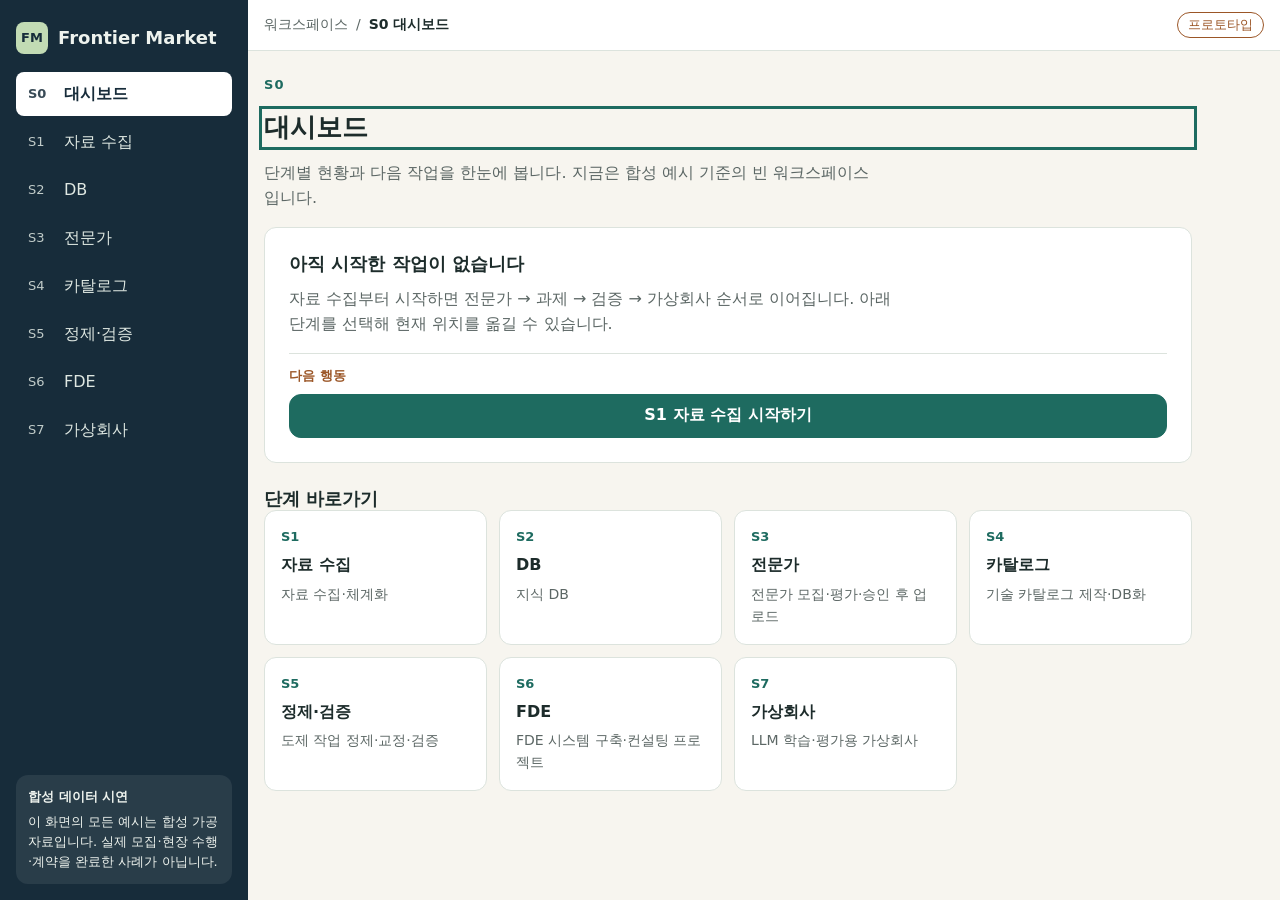
==== static/index.html @ 1493ac42 "feat(core): Flask foundation, S0-S7 shell, form layer, record store and backup - Python 3.14.8 venv " ====
<!doctype html>
<html lang="ko">
<head>
  <meta charset="UTF-8">
  <meta name="viewport" content="width=device-width, initial-scale=1">
  <meta name="description" content="도제 경험으로 쌓은 지식을 검증 가능한 AI 자산으로 연결하는 Frontier Market 작업 공간">
  <title>Frontier Market</title>
  <link rel="stylesheet" href="/static/styles.css">
  <link rel="stylesheet" href="/static/ui-forms.css">
  <link rel="stylesheet" href="/static/s2-records.css">
</head>
<body>
  <a class="skip-link" href="#main-content">본문으로 이동</a>
  <div class="app-shell">
    <aside class="sidebar" id="sidebar" aria-label="주 탐색">
      <a class="brand" href="#dashboard">
        <span class="brand-mark" aria-hidden="true">FM</span>
        <span>Frontier Market</span>
      </a>
      <button type="button" class="nav-toggle" id="nav-toggle" aria-controls="primary-nav" aria-expanded="false">단계 메뉴 열기</button>
      <nav id="primary-nav" aria-label="단계 탐색">
        <ul class="nav-list">
          <li><a href="#dashboard" data-screen="dashboard"><span class="nav-code">S0</span><span>대시보드</span></a></li>
          <li><a href="#s1" data-screen="s1"><span class="nav-code">S1</span><span>자료 수집</span></a></li>
          <li><a href="#s2" data-screen="s2"><span class="nav-code">S2</span><span>DB</span></a></li>
          <li><a href="#s3" data-screen="s3"><span class="nav-code">S3</span><span>전문가</span></a></li>
          <li><a href="#s4" data-screen="s4"><span class="nav-code">S4</span><span>카탈로그</span></a></li>
          <li><a href="#s5" data-screen="s5"><span class="nav-code">S5</span><span>정제·검증</span></a></li>
          <li><a href="#s6" data-screen="s6"><span class="nav-code">S6</span><span>FDE</span></a></li>
          <li><a href="#s7" data-screen="s7"><span class="nav-code">S7</span><span>가상회사</span></a></li>
        </ul>
      </nav>
      <div class="sidebar-note" role="note">
        <strong>합성 데이터 시연</strong>
        <p>이 화면의 모든 예시는 합성 가공 자료입니다. 실제 모집·현장 수행·계약을 완료한 사례가 아닙니다.</p>
      </div>
    </aside>

    <div class="main-shell">
      <header class="topbar">
        <nav class="breadcrumbs" aria-label="현재 위치">
          <span>워크스페이스</span>
          <span aria-hidden="true">/</span>
          <strong id="breadcrumb-current" aria-current="page">S0 대시보드</strong>
        </nav>
        <span class="env-badge">프로토타입</span>
      </header>
      <main id="main-content" tabindex="-1">
        <noscript><p class="empty-state">이 화면은 JavaScript가 켜져 있어야 단계별 내용을 표시합니다.</p></noscript>
      </main>
    </div>
  </div>
  <div id="dialog-root"></div>
  <script src="/static/app.js" defer></script>
  <script src="/static/ui-forms.js" defer></script>
  <script src="/static/s2-records.js" defer></script>
</body>
</html>
---- static/styles.css ----
:root{
  --nav:#172c3a;
  --primary:#1e6b60;
  --primary-ink:#ffffff;
  --bg:#f7f5ef;
  --surface:#ffffff;
  --ink:#1d2c2b;
  --muted:#5c6765;
  --warn:#9b5627;
  --error:#a63b36;
  --divider:#dce3dd;
  --field-line:#778a84;
  --focus:#1e6b60;
  --radius:12px;
  --gutter:16px;
}
@media (prefers-color-scheme:dark){
  :root:not([data-theme="light"]){
    --nav:#0f1f2a;
    --primary:#4fa595;
    --primary-ink:#0f1f2a;
    --bg:#131d1f;
    --surface:#1b2a2c;
    --ink:#eef1ec;
    --muted:#b6c2bd;
    --warn:#e0a064;
    --error:#f0928c;
    --divider:#34474a;
    --field-line:#8fa29c;
    --focus:#8fd3c4;
  }
}
:root[data-theme="dark"]{
  --nav:#0f1f2a;
  --primary:#4fa595;
  --primary-ink:#0f1f2a;
  --bg:#131d1f;
  --surface:#1b2a2c;
  --ink:#eef1ec;
  --muted:#b6c2bd;
  --warn:#e0a064;
  --error:#f0928c;
  --divider:#34474a;
  --field-line:#8fa29c;
  --focus:#8fd3c4;
}
*{box-sizing:border-box}
body{margin:0;background:var(--bg);color:var(--ink);font-family:system-ui,-apple-system,"Apple SD Gothic Neo","Malgun Gothic",sans-serif;font-size:16px;line-height:1.55;-webkit-text-size-adjust:100%}
h1,h2,h3{line-height:1.3;margin:0}
p{margin:0}
a{color:var(--primary)}
:focus-visible{outline:3px solid var(--focus);outline-offset:2px}
.skip-link{position:absolute;left:var(--gutter);top:-48px;background:var(--surface);padding:8px 12px;z-index:10}
.skip-link:focus{top:8px}

/* Shell */
.app-shell{display:flex;flex-direction:column;min-height:100vh;max-width:100%;overflow-x:hidden}
.sidebar{background:var(--nav);color:#eef3ee;padding:var(--gutter);display:flex;flex-direction:column;gap:12px}
.sidebar a{color:inherit}
.brand{display:flex;align-items:center;gap:10px;text-decoration:none;font-weight:700;font-size:18px;min-height:44px}
.brand-mark{display:inline-grid;place-items:center;width:32px;height:32px;border-radius:8px;background:#c2dbb4;color:var(--nav);font-size:13px;font-weight:800}
.nav-toggle{display:none;min-height:44px;width:100%;background:transparent;color:inherit;border:1px solid rgba(238,243,238,.45);border-radius:var(--radius);padding:8px 12px;font:inherit;text-align:left;cursor:pointer}
.nav-list{list-style:none;margin:0;padding:0;display:flex;flex-direction:column;gap:4px}
.nav-list a{display:flex;align-items:center;gap:12px;min-height:44px;padding:8px 12px;border-radius:8px;text-decoration:none;color:#dfe8e2}
.nav-list a:hover{background:rgba(255,255,255,.08)}
.nav-list a[aria-current="page"]{background:#ffffff;color:var(--nav);font-weight:700}
.nav-code{font-size:13px;min-width:24px;opacity:.85}
.sidebar-note{margin-top:auto;padding:12px;border-radius:var(--radius);background:rgba(255,255,255,.08);font-size:13px}
.sidebar-note p{margin-top:4px}

.main-shell{flex:1;min-width:0;display:flex;flex-direction:column}
.topbar{display:flex;align-items:center;justify-content:space-between;gap:12px;flex-wrap:wrap;padding:12px var(--gutter);background:var(--surface);border-bottom:1px solid var(--divider)}
.breadcrumbs{display:flex;align-items:center;gap:8px;flex-wrap:wrap;font-size:14px;color:var(--muted);min-width:0}
.breadcrumbs strong{color:var(--ink);overflow-wrap:anywhere}
.env-badge{font-size:13px;color:var(--warn);border:1px solid var(--warn);border-radius:999px;padding:2px 10px;white-space:nowrap}

main#main-content{padding:24px var(--gutter) 48px;max-width:960px;width:100%}
main#main-content:focus{outline:none}
.screen{display:flex;flex-direction:column;gap:16px}
.screen-kicker{font-size:13px;font-weight:700;letter-spacing:.08em;color:var(--primary)}
.screen h1{font-size:26px;overflow-wrap:anywhere}
.lede{color:var(--muted);max-width:60ch}
.section-title{font-size:18px;margin-top:8px}

/* Empty state with next action */
.empty-state{background:var(--surface);border:1px solid var(--divider);border-radius:var(--radius);padding:24px;display:flex;flex-direction:column;gap:12px}
.empty-state h2{font-size:18px}
.empty-state p{color:var(--muted);max-width:60ch}
.next-action{display:flex;flex-direction:column;gap:8px;margin-top:4px;padding-top:12px;border-top:1px solid var(--divider)}
.next-action-label{font-size:13px;font-weight:700;color:var(--warn)}

.btn{display:inline-flex;align-items:center;justify-content:center;min-height:44px;padding:8px 18px;border-radius:var(--radius);font:inherit;font-weight:700;text-decoration:none;cursor:pointer;border:1px solid var(--primary);max-width:100%;text-align:center}
.btn-primary{background:var(--primary);color:var(--primary-ink)}
.btn-primary:hover{filter:brightness(1.06)}
.btn-secondary{background:transparent;color:var(--primary)}

/* Stage grid on dashboard */
.stage-grid{list-style:none;margin:0;padding:0;display:grid;grid-template-columns:repeat(auto-fill,minmax(200px,1fr));gap:12px}
.stage-card{display:flex;flex-direction:column;gap:6px;height:100%;min-height:44px;padding:16px;background:var(--surface);border:1px solid var(--divider);border-radius:var(--radius);text-decoration:none;color:var(--ink)}
.stage-card:hover{border-color:var(--primary)}
.stage-card[aria-current="page"]{border-color:var(--primary);box-shadow:inset 4px 0 0 var(--primary)}
.stage-card .stage-code{font-size:13px;font-weight:700;color:var(--primary)}
.stage-card .stage-name{font-weight:700}
.stage-card .stage-desc{font-size:14px;color:var(--muted)}

.loading{color:var(--muted)}

/* Mobile and tablet: navigation collapses behind a toggle */
@media (max-width:1023px){
  .app-shell{flex-direction:column}
  .sidebar{padding:12px var(--gutter)}
  .nav-toggle{display:block}
  #primary-nav{display:none}
  .sidebar.is-open #primary-nav{display:block}
  .sidebar-note{margin-top:0}
}
/* Desktop: persistent left navigation */
@media (min-width:1024px){
  .app-shell{flex-direction:row}
  .sidebar{width:248px;flex-shrink:0;min-height:100vh;position:sticky;top:0;align-self:flex-start}
  .sidebar-note{margin-top:auto}
}
@media (max-width:519px){
  .screen h1{font-size:22px}
  .empty-state{padding:16px}
  .stage-grid{grid-template-columns:1fr}
  .topbar{padding:10px var(--gutter)}
}
@media (prefers-reduced-motion:reduce){
  *{transition:none!important;animation:none!important}
}
---- static/ui-forms.css ----
/* ui-forms.css — 등록 폼·상세·토스트 공통 틀 (STORY 1.3)
 * 색·간격·모서리는 docs/design.md §4 제안값을 따른다. 모든 선택자는 fm- 접두를 쓴다.
 */
:root {
  --fm-navy: #172c3a;
  --fm-cream: #f7f5ef;
  --fm-surface: #ffffff;
  --fm-text: #1d2c2b;
  --fm-muted: #5c6765;
  --fm-primary: #1e6b60;
  --fm-primary-text: #ffffff;
  --fm-error: #a63b36;
  --fm-divider: #dce3dd;
  --fm-field-edge: #778a84;
  --fm-focus: #172c3a;
  --fm-radius-input: 8px;
  --fm-radius-panel: 16px;
  --fm-gap: 16px;
  --fm-touch: 44px;
}

body {
  background: var(--fm-cream);
  color: var(--fm-text);
}

/* 대화상자: 데스크톱은 가운데 패널, 520px 이하는 전체 화면 */
.fm-dialog {
  box-sizing: border-box;
  width: min(560px, calc(100vw - 32px));
  max-height: calc(100dvh - 32px);
  margin: auto;
  padding: 0;
  border: 1px solid var(--fm-divider);
  border-radius: var(--fm-radius-panel);
  background: var(--fm-surface);
  color: var(--fm-text);
  font: 16px/1.5 system-ui, -apple-system, "Apple SD Gothic Neo", "Malgun Gothic", sans-serif;
  overflow: hidden;
}

.fm-dialog::backdrop {
  background: rgba(23, 44, 58, 0.45);
}

.fm-form {
  display: flex;
  flex-direction: column;
  max-height: calc(100dvh - 32px);
}

.fm-title {
  margin: 0;
  padding: var(--fm-gap) var(--fm-gap) 8px;
  font-size: 20px;
  line-height: 1.3;
  color: var(--fm-navy);
}

.fm-title:focus {
  outline: none;
}

.fm-fields,
.fm-rows {
  flex: 1 1 auto;
  min-height: 0;
  overflow-y: auto;
  -webkit-overflow-scrolling: touch;
  padding: 0 var(--fm-gap);
}

.fm-field {
  display: flex;
  flex-direction: column;
  gap: 8px;
  margin-bottom: var(--fm-gap);
}

.fm-label {
  display: flex;
  align-items: center;
  gap: 8px;
  font-weight: 600;
}

.fm-label-text {
  overflow-wrap: anywhere;
}

/* 필수/선택은 색과 함께 글자로 표시한다 */
.fm-badge {
  font-size: 13px;
  font-weight: 500;
  color: var(--fm-muted);
  border: 1px solid var(--fm-divider);
  border-radius: 999px;
  padding: 1px 8px;
}

.fm-badge-required {
  color: var(--fm-text);
  border-color: var(--fm-field-edge);
}

.fm-input {
  box-sizing: border-box;
  width: 100%;
  min-height: var(--fm-touch);
  padding: 10px 12px;
  border: 1px solid var(--fm-field-edge);
  border-radius: var(--fm-radius-input);
  background: var(--fm-surface);
  color: var(--fm-text);
  font: inherit;
  font-size: 16px; /* iOS 자동 확대 방지 */
}

textarea.fm-input {
  resize: vertical;
  min-height: 96px;
}

.fm-input[aria-invalid="true"] {
  border: 2px solid var(--fm-error);
}

.fm-field-error {
  margin: 0;
  font-size: 14px;
  color: var(--fm-error);
}

.fm-field-error[hidden] {
  display: none;
}

/* 폼 전체 오류 요약 (aria-live assertive) */
.fm-error {
  margin: 0 var(--fm-gap) var(--fm-gap);
  padding: 12px;
  border: 1px solid var(--fm-error);
  border-radius: var(--fm-radius-input);
  color: var(--fm-error);
  background: var(--fm-surface);
  font-weight: 600;
}

.fm-error[hidden] {
  display: none;
}

.fm-error:focus {
  outline: 3px solid var(--fm-focus);
  outline-offset: 2px;
}

/* 하단 행동 영역: safe-area와 가상 키보드 여백을 반영 */
.fm-actions {
  display: flex;
  flex-direction: column;
  gap: 8px;
  padding: 12px var(--fm-gap) calc(12px + env(safe-area-inset-bottom, 0px));
  border-top: 1px solid var(--fm-divider);
  background: var(--fm-surface);
}

.fm-status {
  margin: 0;
  min-height: 1.5em;
  font-size: 14px;
  color: var(--fm-muted);
}

.fm-status:focus {
  outline: 3px solid var(--fm-focus);
  outline-offset: 2px;
}

.fm-buttons {
  display: flex;
  justify-content: flex-end;
  gap: 8px;
  flex-wrap: wrap;
}

.fm-btn {
  min-height: var(--fm-touch);
  min-width: var(--fm-touch);
  padding: 8px 16px;
  border: 1px solid var(--fm-field-edge);
  border-radius: var(--fm-radius-input);
  background: var(--fm-surface);
  color: var(--fm-text);
  font: inherit;
  font-weight: 600;
  cursor: pointer;
}

.fm-btn-primary {
  border-color: var(--fm-primary);
  background: var(--fm-primary);
  color: var(--fm-primary-text);
}

.fm-btn:disabled {
  opacity: 0.6;
  cursor: progress;
}

.fm-btn:focus-visible,
.fm-input:focus-visible,
.fm-dialog button:focus-visible {
  outline: 3px solid var(--fm-focus);
  outline-offset: 2px;
}

.fm-input:focus-visible {
  border-color: var(--fm-focus);
}

/* 상세 패널: 읽기 전용 목록 */
.fm-rows {
  display: grid;
  grid-template-columns: minmax(96px, 30%) 1fr;
  gap: 8px 16px;
  margin: 0;
  padding-bottom: var(--fm-gap);
}

.fm-row-label {
  margin: 0;
  font-size: 14px;
  font-weight: 600;
  color: var(--fm-muted);
}

.fm-row-value {
  margin: 0;
  white-space: pre-wrap;
  overflow-wrap: anywhere;
}

/* 토스트: 성공 안내 (aria-live polite) */
.fm-toast-region {
  position: fixed;
  left: 50%;
  bottom: calc(16px + env(safe-area-inset-bottom, 0px));
  transform: translateX(-50%);
  z-index: 1000;
  width: min(480px, calc(100vw - 32px));
  pointer-events: none;
}

.fm-toast {
  margin: 8px 0 0;
  padding: 12px 16px;
  border-radius: var(--fm-radius-input);
  background: var(--fm-navy);
  color: #ffffff;
  font-weight: 600;
  box-shadow: 0 4px 16px rgba(23, 44, 58, 0.2);
}

/* 520px 이하: 전체 화면 폼·상세 */
@media (max-width: 520px) {
  .fm-dialog {
    width: 100vw;
    max-width: 100vw;
    height: 100dvh;
    max-height: 100dvh;
    border: 0;
    border-radius: 0;
  }

  .fm-form {
    height: 100dvh;
    max-height: 100dvh;
  }

  .fm-rows {
    grid-template-columns: 1fr;
    gap: 4px;
  }

  .fm-row-label {
    margin-top: 12px;
  }
}

@media (prefers-reduced-motion: reduce) {
  .fm-toast {
    transition: none;
  }
}
---- static/s2-records.css ----
/* s2-records.css — S2 지식 DB 목록·상세 (STORY 2.4, F2.2)
 * styles.css의 색 토큰과 간격을 그대로 쓴다. 16px 가장자리 여백은 main#main-content가 맡고
 * 이 화면은 추가 가로 여백을 두지 않는다. 긴 원문·해시는 안에서 줄바꿈하고 가로 넘침을 만들지 않는다.
 */

.s2-root{min-width:0;max-width:100%}
.s2-layout{display:flex;flex-direction:column;gap:16px;min-width:0;max-width:100%}

/* 유형 선택 */
.s2-switcher{display:flex;flex-direction:column;gap:6px;max-width:320px}
.s2-label{font-size:14px;font-weight:700;color:var(--muted)}
.s2-select{min-height:44px;width:100%;padding:8px 12px;font:inherit;font-size:16px;color:var(--ink);background:var(--surface);border:1px solid var(--field-line);border-radius:var(--radius)}

/* 목록·상세 패널 */
.s2-list,.s2-detail{display:flex;flex-direction:column;gap:12px;min-width:0;max-width:100%}
.s2-list .section-title,.s2-detail h3{overflow-wrap:anywhere}
.s2-detail h3{font-size:22px}
.s2-count{font-size:14px;color:var(--muted)}
.s2-list-body,.s2-detail-body{display:flex;flex-direction:column;gap:12px;min-width:0}
.s2-detail-body{background:var(--surface);border:1px solid var(--divider);border-radius:var(--radius);padding:16px;gap:16px}
.s2-pick{color:var(--muted)}

/* 목록 카드 */
.s2-cards,.s2-links,.s2-missing{list-style:none;margin:0;padding:0;display:flex;flex-direction:column;gap:8px}
.s2-card-button,.s2-link-button{display:flex;flex-direction:column;align-items:flex-start;gap:6px;width:100%;min-height:44px;padding:12px 16px;font:inherit;text-align:left;color:var(--ink);background:var(--surface);border:1px solid var(--divider);border-radius:var(--radius);cursor:pointer;min-width:0}
.s2-card-button:hover,.s2-link-button:hover{border-color:var(--primary)}
.s2-card-button[aria-current="true"]{border-color:var(--primary);box-shadow:inset 4px 0 0 var(--primary)}
.s2-card-title{font-weight:700;overflow-wrap:anywhere;display:block}
.s2-card-meta,.s2-meta-row{display:flex;flex-wrap:wrap;gap:6px 10px;align-items:center}
.s2-meta{font-size:13px;color:var(--muted)}
.s2-muted{font-size:14px;color:var(--muted);overflow-wrap:anywhere}
.s2-badge{font-size:13px;color:var(--warn);border:1px solid var(--warn);border-radius:999px;padding:0 8px;white-space:nowrap}
.s2-kicker{font-size:13px;font-weight:700;letter-spacing:.04em;color:var(--primary)}

/* 상태·오류 */
.s2-status{font-size:15px;color:var(--muted)}
.s2-status-error{color:var(--error);font-weight:700}
.s2-error{display:flex;flex-direction:column;gap:12px;align-items:flex-start}
.s2-error .btn{min-width:120px}

/* 빈 상태는 styles.css의 .empty-state를 쓰고 여기서는 폭만 맞춘다 */
.s2-empty{margin:0}

/* 상세 본문 */
.s2-detail-head{display:flex;flex-direction:column;gap:8px;min-width:0}
.s2-section{display:flex;flex-direction:column;gap:8px;min-width:0;padding-top:12px;border-top:1px solid var(--divider)}
.s2-section h4{font-size:16px;margin:0}
.s2-body{white-space:pre-wrap;overflow-wrap:anywhere;word-break:break-word;font-size:16px;line-height:1.7;background:var(--bg);border:1px solid var(--divider);border-radius:var(--radius);padding:12px;max-height:50vh;overflow-y:auto;overflow-x:hidden}
.s2-dl{display:grid;grid-template-columns:auto minmax(0,1fr);gap:6px 12px;margin:0;font-size:14px}
.s2-dl dt{color:var(--muted);font-weight:700}
.s2-dl dd{margin:0;overflow-wrap:anywhere;font-family:ui-monospace,SFMono-Regular,Menlo,monospace;font-size:13px}
.s2-links .s2-link-button{background:var(--bg)}
.s2-missing li{display:flex;flex-direction:column;gap:2px;padding:8px 0;border-bottom:1px solid var(--divider);min-width:0}
.s2-missing li:last-child{border-bottom:0}

/* 뒤로 가기: 좁은 화면에서만 보인다 */
.s2-back{align-self:flex-start;display:none}
.s2-back[hidden]{display:none}

/* 좁은 화면(1023px 이하): 목록 → 전체 화면 상세 */
@media (max-width:1023px){
  .s2-layout[data-view="list"] .s2-detail{display:none}
  .s2-layout[data-view="detail"] .s2-list{display:none}
  .s2-layout[data-view="detail"] .s2-back:not([hidden]){display:inline-flex}
  .s2-layout[data-view="detail"] .s2-detail{display:flex}
}

/* 넓은 화면(1024px 이상): 목록과 상세를 나란히 */
@media (min-width:1024px){
  .s2-layout{display:grid;grid-template-columns:minmax(260px,360px) minmax(0,1fr);align-items:start;gap:24px}
  .s2-switcher{grid-column:1 / -1}
  .s2-detail-body{min-height:240px}
}

@media (max-width:519px){
  .s2-detail-body{padding:12px}
  .s2-detail h3{font-size:20px}
  .s2-dl{grid-template-columns:1fr}
  .s2-dl dt{margin-top:6px}
}
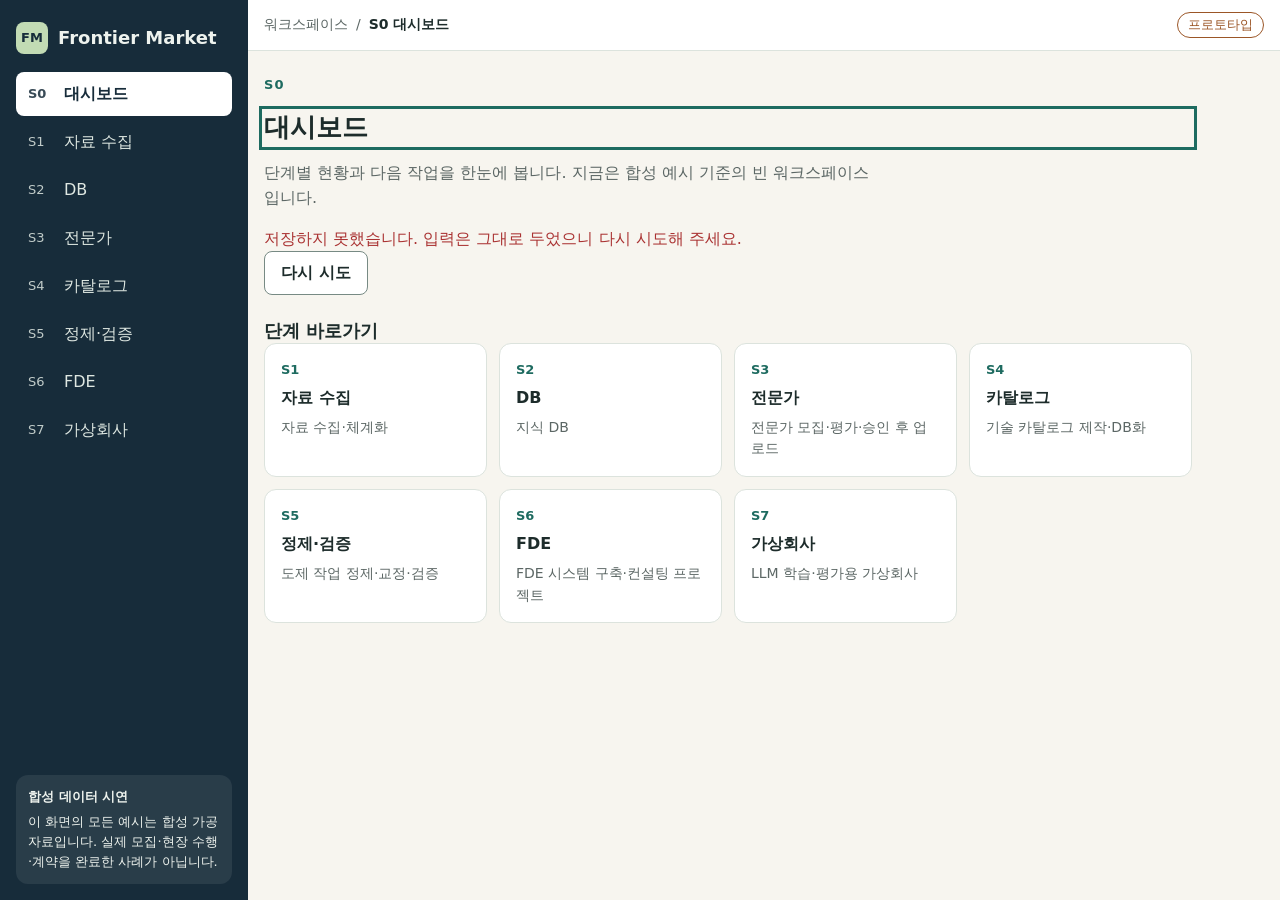
==== commit 688078bc: "feat(features): EPIC 3-10 collect, experts, catalog, rights, refine, FDE, company, feedback - Eight " ====
--- a/static/index.html
+++ b/static/index.html
@@ -8,6 +8,8 @@
   <link rel="stylesheet" href="/static/styles.css">
   <link rel="stylesheet" href="/static/ui-forms.css">
   <link rel="stylesheet" href="/static/s2-records.css">
+  <link rel="stylesheet" href="/static/collect.css">
+  <link rel="stylesheet" href="/static/feedback.css">
 </head>
 <body>
   <a class="skip-link" href="#main-content">본문으로 이동</a>
@@ -52,6 +54,14 @@
   </div>
   <div id="dialog-root"></div>
   <script src="/static/app.js" defer></script>
+  <script src="/static/collect.js" defer></script>
+  <script src="/static/experts.js" defer></script>
+  <script src="/static/catalog.js" defer></script>
+  <script src="/static/rights.js" defer></script>
+  <script src="/static/refine.js" defer></script>
+  <script src="/static/fde.js" defer></script>
+  <script src="/static/company.js" defer></script>
+  <script src="/static/feedback.js" defer></script>
   <script src="/static/ui-forms.js" defer></script>
   <script src="/static/s2-records.js" defer></script>
 </body>
--- a/static/collect.css
+++ b/static/collect.css
@@ -0,0 +1,32 @@
+/* S1 자료 수집 화면 */
+.cl-screen { display: grid; gap: 16px; padding: 16px; max-width: 960px; margin: 0 auto; }
+.cl-head h2 { margin: 0 0 4px; }
+.cl-section { border: 1px solid var(--line, #d9d9d9); border-radius: 10px; padding: 14px; background: var(--surface, #fff); }
+.cl-section h3 { margin: 0 0 10px; font-size: 1.05rem; }
+.cl-form { display: grid; gap: 10px; }
+.cl-field { display: grid; gap: 4px; font-size: 0.95rem; }
+.cl-input { font: inherit; padding: 10px; min-height: 44px; border: 1px solid #aaa; border-radius: 8px; width: 100%; box-sizing: border-box; }
+textarea.cl-input { min-height: 120px; }
+.cl-btn { min-height: 44px; padding: 0 16px; border-radius: 8px; border: 1px solid #333; background: #222; color: #fff; font: inherit; cursor: pointer; }
+.cl-btn:disabled { opacity: 0.6; cursor: wait; }
+.cl-btn.cl-ghost { background: transparent; color: inherit; border-color: #888; }
+.cl-link { min-height: 44px; background: none; border: 0; font: inherit; text-align: left; cursor: pointer; padding: 6px 0; display: flex; gap: 8px; align-items: center; flex-wrap: wrap; width: 100%; }
+.cl-badge { display: inline-block; font-size: 0.75rem; padding: 2px 8px; border-radius: 999px; background: #fde68a; color: #5b4300; }
+.cl-hint, .cl-meta { color: #555; font-size: 0.88rem; margin: 4px 0; }
+.cl-status { font-size: 0.95rem; margin: 4px 0; }
+.cl-status-error { color: #b42318; }
+.cl-list { list-style: none; padding: 0; margin: 0; }
+.cl-kvs { display: grid; gap: 6px; margin: 0; }
+.cl-kv { display: grid; gap: 2px; word-break: break-all; }
+.cl-kv dt { font-size: 0.8rem; color: #555; }
+.cl-kv dd { margin: 0; }
+.cl-original, .cl-draft { white-space: pre-wrap; word-break: break-word; background: #f6f6f6; padding: 10px; border-radius: 8px; max-height: 320px; overflow: auto; font: inherit; }
+.cl-actions { display: flex; gap: 8px; flex-wrap: wrap; }
+.cl-plain { padding-left: 18px; }
+.cl-detail-head { display: flex; gap: 8px; align-items: center; flex-wrap: wrap; }
+.cl-detail-head h3 { margin: 0; }
+@media (prefers-color-scheme: dark) {
+  .cl-section { background: #1b1b1f; border-color: #3a3a40; }
+  .cl-original, .cl-draft { background: #26262c; }
+  .cl-hint, .cl-meta, .cl-kv dt { color: #b0b0b8; }
+}
--- a/static/feedback.css
+++ b/static/feedback.css
@@ -0,0 +1,31 @@
+/* S0 dashboard and buyer opinion styles (feedback.js). Uses the shared tokens of styles.css. */
+.fb-page-head h1 { margin: 0 0 4px; }
+.fb-page-head p, .fb-hint, .fb-meta { color: var(--muted, #5b6470); font-size: 0.9rem; }
+.fb-section { margin: 24px 0; padding: 16px; border: 1px solid var(--line, #d9dde3); border-radius: 8px; }
+.fb-section h2 { font-size: 1.1rem; margin: 0 0 12px; }
+.fb-section h3 { font-size: 1rem; margin: 16px 0 8px; }
+.fb-stage-grid { list-style: none; padding: 0; margin: 0; display: grid; gap: 8px; grid-template-columns: repeat(auto-fill, minmax(140px, 1fr)); }
+.fb-stage-card a { display: grid; gap: 4px; padding: 10px; border: 1px solid var(--line, #d9dde3); border-radius: 6px; text-decoration: none; color: inherit; }
+.fb-stage-code { font-size: 0.75rem; color: var(--muted, #5b6470); }
+.fb-stage-count { font-size: 1.1rem; }
+.fb-list { list-style: none; padding: 0; margin: 0; }
+.fb-list li { display: flex; flex-wrap: wrap; gap: 6px; align-items: center; padding: 8px 0; border-bottom: 1px solid var(--line, #e5e8ec); }
+.fb-node-label { font-weight: 600; }
+.fb-badge { font-size: 0.75rem; padding: 1px 6px; border-radius: 999px; border: 1px solid #b07a00; color: #7a5300; }
+.fb-kind { font-size: 0.8rem; padding: 1px 6px; border-radius: 4px; background: #eef2f7; }
+.fb-actions, .fb-tabs, .fb-links { display: flex; flex-wrap: wrap; gap: 8px; margin: 8px 0; }
+.fb-tab[aria-selected="true"] { font-weight: 700; text-decoration: underline; }
+.fb-state { color: var(--muted, #5b6470); }
+.fb-state-error { color: #a33; }
+.fb-form { display: grid; gap: 12px; max-width: 640px; }
+.fb-field { display: grid; gap: 4px; }
+.fb-detail { margin-top: 16px; padding-top: 12px; border-top: 1px dashed var(--line, #d9dde3); }
+.fb-detail-head { display: flex; flex-wrap: wrap; gap: 8px; align-items: center; }
+.fb-detail-head h3 { margin: 0; }
+.fb-msg { color: #a33; min-height: 1em; margin: 0; }
+.fb-trail { margin-top: 12px; }
+.fb-chooser { display: grid; gap: 8px; min-width: 280px; }
+@media (max-width: 600px) {
+  .fb-section { padding: 12px; }
+  .fb-actions .fm-btn, .fb-links .fm-btn { flex: 1 1 auto; }
+}
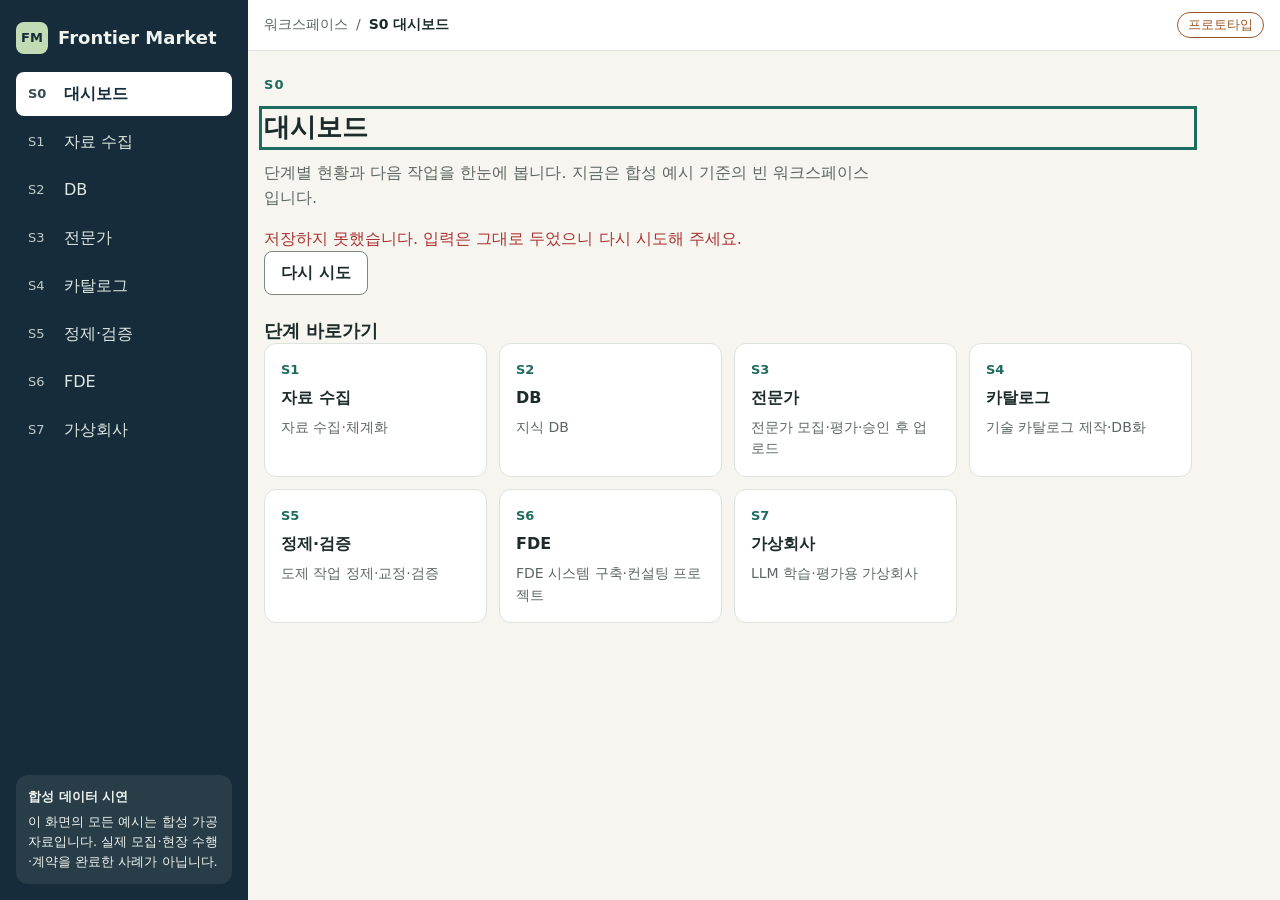
==== commit f39aa5ca: "feat(demo): visitor read-only UI, per-visitor run/reset and operator login in public mode Add GET /a" ====
--- a/static/index.html
+++ b/static/index.html
@@ -53,6 +53,7 @@
     </div>
   </div>
   <div id="dialog-root"></div>
+  <script src="/static/demo.js" defer></script>
   <script src="/static/app.js" defer></script>
   <script src="/static/collect.js" defer></script>
   <script src="/static/experts.js" defer></script>
--- a/static/styles.css
+++ b/static/styles.css
@@ -129,3 +129,57 @@
 @media (prefers-reduced-motion:reduce){
   *{transition:none!important;animation:none!important}
 }
+
+/* STORY 11.2/11.3: 320~1440px 공통 점검. 표 대신 목록·카드, 44px 조작 영역, safe-area, 가로 넘침 방지 */
+body{padding-left:env(safe-area-inset-left,0px);padding-right:env(safe-area-inset-right,0px)}
+main#main-content{min-width:0;padding-bottom:calc(48px + env(safe-area-inset-bottom,0px))}
+.screen,.screen>*{min-width:0}
+img,svg,video,canvas{max-width:100%;height:auto}
+a{overflow-wrap:anywhere}
+button,a.btn,.btn,.fm-btn,.cl-btn,.cl-link,.nav-toggle,.stage-card,.catalog-card-open,.s2-row-button,.fb-tab,.fb-kind-btn{min-height:44px;touch-action:manipulation}
+input:not([type="checkbox"]):not([type="radio"]),select{min-height:44px}
+input,select,textarea{font-size:16px}
+button:focus-visible,a:focus-visible,input:focus-visible,select:focus-visible,textarea:focus-visible,summary:focus-visible,[tabindex]:focus-visible{outline:3px solid var(--focus);outline-offset:2px}
+/* 기능 화면 목록·카드: 좁은 폭에서 한 열, 넓은 폭에서 자동 열 */
+.catalog-grid{display:grid;gap:12px;grid-template-columns:repeat(auto-fill,minmax(min(100%,240px),1fr));list-style:none;margin:0;padding:0}
+.catalog-card{display:flex;flex-direction:column;gap:8px;min-width:0;padding:16px;border:1px solid var(--divider);border-radius:var(--radius);background:var(--surface)}
+.catalog-card-open{width:100%;text-align:left;background:transparent;border:0;color:inherit;font:inherit;cursor:pointer;padding:0}
+.catalog-dl{margin:0;display:grid;gap:4px}
+.fde-actions,.refine-actions,.refine-tabs,.s2-actions,.fm-toolbar,.fb-actions,.fb-tabs,.fb-links{display:flex;flex-wrap:wrap;gap:8px;min-width:0}
+.fde-item,.refine-item,.refine-section,.fb-list li,.s2-row,.fde-row{min-width:0;overflow-wrap:anywhere}
+.fb-stage-grid{grid-template-columns:repeat(auto-fill,minmax(min(100%,140px),1fr))}
+@media (max-width:519px){
+  .fde-actions>*,.refine-actions>*,.s2-actions>*,.fb-actions>*,.fb-links>*{flex:1 1 auto}
+  .fb-stage-grid,.catalog-grid{grid-template-columns:1fr}
+}
+@media (min-width:520px) and (max-width:1023px){
+  .catalog-grid{grid-template-columns:repeat(2,minmax(0,1fr))}
+}
+
+/* Public demo layer (static/demo.js) */
+.fm-demo-bar{display:flex;align-items:center;gap:10px;flex-wrap:wrap;margin-left:auto}
+.fm-demo-tag{display:inline-flex;align-items:center;min-height:28px;padding:2px 10px;border:1px solid var(--divider);border-radius:999px;font-size:13px;font-weight:700;color:var(--muted)}
+.fm-demo-notice{background:var(--surface);border:1px solid var(--divider);border-left:4px solid var(--warn);border-radius:var(--radius);padding:12px 16px;display:flex;flex-direction:column;gap:4px}
+.fm-demo-notice p{color:var(--muted);max-width:70ch}
+.fm-demo-closed{border-left-color:var(--error)}
+.fm-demo-list{list-style:none;margin:0;padding:0;display:grid;grid-template-columns:repeat(auto-fill,minmax(280px,1fr));gap:12px}
+.fm-demo-card{display:flex;flex-direction:column;gap:8px;background:var(--surface);border:1px solid var(--divider);border-radius:var(--radius);padding:16px;min-width:0}
+.fm-demo-card-head{display:flex;justify-content:space-between;align-items:flex-start;gap:8px;overflow-wrap:anywhere}
+.fm-demo-detail{overflow:hidden}
+.fm-demo-body{white-space:pre-wrap;overflow-wrap:anywhere;margin:0;font:inherit;color:var(--ink)}
+.fm-demo-muted{color:var(--muted);font-size:14px}
+.fm-demo-error{color:var(--error);font-weight:700}
+.fm-demo-actions{display:flex;flex-wrap:wrap;gap:8px}
+.fm-demo-status{min-height:1.4em;color:var(--warn);font-size:14px}
+.fm-demo-crit{margin:0;padding-left:20px;font-size:14px;color:var(--muted)}
+.fm-demo-overlay{position:fixed;inset:0;background:rgba(0,0,0,.5);display:flex;align-items:center;justify-content:center;padding:16px;z-index:50}
+.fm-demo-dialog{background:var(--surface);color:var(--ink);border-radius:var(--radius);padding:20px;width:100%;max-width:420px;display:flex;flex-direction:column;gap:10px}
+.fm-demo-dialog form{display:flex;flex-direction:column;gap:10px}
+.fm-demo-input{min-height:44px;padding:8px 12px;font:inherit;color:var(--ink);background:var(--bg);border:1px solid var(--field-line);border-radius:8px;width:100%}
+.fm-demo-list .btn,.fm-demo-actions .btn,.fm-demo-bar .btn{min-width:44px}
+.fm-demo-actions .btn:disabled{opacity:.5;cursor:not-allowed}
+@media (max-width:519px){
+  .fm-demo-list{grid-template-columns:1fr}
+  .fm-demo-actions .btn{flex:1 1 40%}
+  .fm-demo-bar{width:100%;margin-left:0}
+}
--- a/static/ui-forms.css
+++ b/static/ui-forms.css
@@ -293,3 +293,12 @@
     transition: none;
   }
 }
+
+/* STORY 11.3: 키보드 조작 대상 크기와 가상 키보드 시 스크롤 여백 */
+.fm-input,.fm-btn{scroll-margin:120px 0}
+.fm-btn,.fm-input{min-height:var(--fm-touch)}
+@media (max-width:520px){
+  .fm-buttons{flex-wrap:nowrap}
+  .fm-buttons .fm-btn{flex:1 1 0;min-width:0}
+  .fm-fields{padding-bottom:var(--fm-gap)}
+}
--- a/static/s2-records.css
+++ b/static/s2-records.css
@@ -78,3 +78,10 @@
   .s2-dl{grid-template-columns:1fr}
   .s2-dl dt{margin-top:6px}
 }
+
+/* 검색·필터 (STORY 11.1): 입력은 44px 이상, 검색 행동은 줄바꿈되어 좁은 화면에서도 가로 넘침이 없다. */
+.s2-search{display:flex;flex-direction:column;gap:12px;min-width:0;max-width:100%}
+.s2-search .s2-field{display:flex;flex-direction:column;gap:6px;min-width:0}
+.s2-input{min-height:44px;width:100%;min-width:0;max-width:100%;padding:8px 12px;font:inherit;font-size:16px;color:var(--ink);background:var(--surface);border:1px solid var(--field-line);border-radius:var(--radius);box-sizing:border-box}
+.s2-search-actions{display:flex;flex-wrap:wrap;gap:8px}
+.s2-search-actions .btn{min-height:44px;min-width:0}
--- a/static/collect.css
+++ b/static/collect.css
@@ -1,5 +1,6 @@
 /* S1 자료 수집 화면 */
-.cl-screen { display: grid; gap: 16px; padding: 16px; max-width: 960px; margin: 0 auto; }
+.cl-screen { display: grid; grid-template-columns: minmax(0, 1fr); gap: 16px; padding: 16px 0; max-width: 960px; margin: 0 auto; min-width: 0; }
+.cl-section, .cl-form, .cl-field { min-width: 0; }
 .cl-head h2 { margin: 0 0 4px; }
 .cl-section { border: 1px solid var(--line, #d9d9d9); border-radius: 10px; padding: 14px; background: var(--surface, #fff); }
 .cl-section h3 { margin: 0 0 10px; font-size: 1.05rem; }
--- a/static/feedback.css
+++ b/static/feedback.css
@@ -4,7 +4,7 @@
 .fb-section { margin: 24px 0; padding: 16px; border: 1px solid var(--line, #d9dde3); border-radius: 8px; }
 .fb-section h2 { font-size: 1.1rem; margin: 0 0 12px; }
 .fb-section h3 { font-size: 1rem; margin: 16px 0 8px; }
-.fb-stage-grid { list-style: none; padding: 0; margin: 0; display: grid; gap: 8px; grid-template-columns: repeat(auto-fill, minmax(140px, 1fr)); }
+.fb-stage-grid { list-style: none; padding: 0; margin: 0; display: grid; gap: 8px; grid-template-columns: repeat(auto-fill, minmax(min(100%, 140px), 1fr)); }
 .fb-stage-card a { display: grid; gap: 4px; padding: 10px; border: 1px solid var(--line, #d9dde3); border-radius: 6px; text-decoration: none; color: inherit; }
 .fb-stage-code { font-size: 0.75rem; color: var(--muted, #5b6470); }
 .fb-stage-count { font-size: 1.1rem; }
@@ -24,7 +24,9 @@
 .fb-detail-head h3 { margin: 0; }
 .fb-msg { color: #a33; min-height: 1em; margin: 0; }
 .fb-trail { margin-top: 12px; }
-.fb-chooser { display: grid; gap: 8px; min-width: 280px; }
+.fb-chooser { display: grid; gap: 8px; width: 100%; min-width: 0; }
+.fb-kind-row { display: block; }
+.fb-kind-btn { width: 100%; }
 @media (max-width: 600px) {
   .fb-section { padding: 12px; }
   .fb-actions .fm-btn, .fb-links .fm-btn { flex: 1 1 auto; }
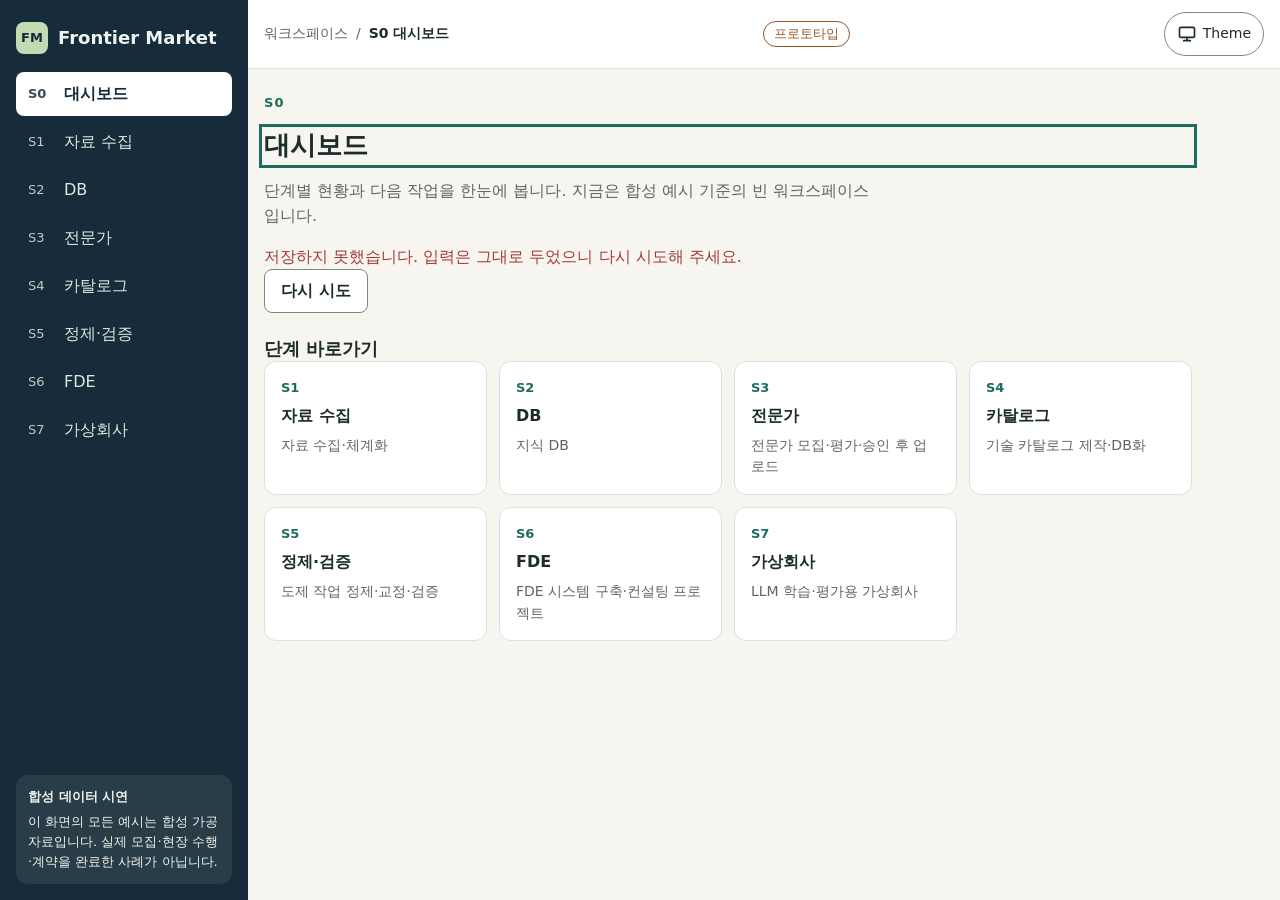
==== commit 28bcb5f5: "feat(theme): dark/light mode with CSS tokens and header toggle (STORY 14.2) Co-Authored-By: Claude O" ====
--- a/static/index.html
+++ b/static/index.html
@@ -5,6 +5,7 @@
   <meta name="viewport" content="width=device-width, initial-scale=1">
   <meta name="description" content="도제 경험으로 쌓은 지식을 검증 가능한 AI 자산으로 연결하는 Frontier Market 작업 공간">
   <title>Frontier Market</title>
+  <script>try{var t=localStorage.getItem("fm-theme");if(t==="light"||t==="dark")document.documentElement.setAttribute("data-theme",t)}catch(e){}</script>
   <link rel="stylesheet" href="/static/styles.css">
   <link rel="stylesheet" href="/static/ui-forms.css">
   <link rel="stylesheet" href="/static/s2-records.css">
@@ -46,6 +47,7 @@
           <strong id="breadcrumb-current" aria-current="page">S0 대시보드</strong>
         </nav>
         <span class="env-badge">프로토타입</span>
+        <button type="button" class="theme-toggle" id="theme-toggle" aria-label="Toggle dark mode"><span class="theme-icon" aria-hidden="true"></span><span>Theme</span></button>
       </header>
       <main id="main-content" tabindex="-1">
         <noscript><p class="empty-state">이 화면은 JavaScript가 켜져 있어야 단계별 내용을 표시합니다.</p></noscript>
@@ -53,6 +55,7 @@
     </div>
   </div>
   <div id="dialog-root"></div>
+  <script src="/static/theme.js" defer></script>
   <script src="/static/demo.js" defer></script>
   <script src="/static/app.js" defer></script>
   <script src="/static/collect.js" defer></script>
--- a/static/styles.css
+++ b/static/styles.css
@@ -1,5 +1,12 @@
 :root{
+  color-scheme:light;
   --nav:#172c3a;
+  --nav-ink:#eef3ee;
+  --nav-ink-2:#dfe8e2;
+  --nav-line:rgba(238,243,238,.45);
+  --nav-hover:rgba(255,255,255,.08);
+  --nav-active-bg:#ffffff;
+  --brand-mark:#c2dbb4;
   --primary:#1e6b60;
   --primary-ink:#ffffff;
   --bg:#f7f5ef;
@@ -8,30 +15,33 @@
   --muted:#5c6765;
   --warn:#9b5627;
   --error:#a63b36;
+  --ok:#1f6b3a;
   --divider:#dce3dd;
+  --line:#dce3dd;
   --field-line:#778a84;
   --focus:#1e6b60;
+  --scrim:rgba(23,44,58,.5);
+  --code-bg:#f2f1ea;
+  --chip-bg:#e8eef0;
+  --note-bg:#fde68a;
+  --note-ink:#5b4300;
+  --btn-bg:#222222;
+  --btn-ink:#ffffff;
+  --toast-bg:#172c3a;
+  --toast-ink:#ffffff;
   --radius:12px;
   --gutter:16px;
 }
 @media (prefers-color-scheme:dark){
   :root:not([data-theme="light"]){
-    --nav:#0f1f2a;
-    --primary:#4fa595;
-    --primary-ink:#0f1f2a;
-    --bg:#131d1f;
-    --surface:#1b2a2c;
-    --ink:#eef1ec;
-    --muted:#b6c2bd;
-    --warn:#e0a064;
-    --error:#f0928c;
-    --divider:#34474a;
-    --field-line:#8fa29c;
-    --focus:#8fd3c4;
-  }
-}
-:root[data-theme="dark"]{
+  color-scheme:dark;
   --nav:#0f1f2a;
+  --nav-ink:#eef3ee;
+  --nav-ink-2:#dfe8e2;
+  --nav-line:rgba(238,243,238,.45);
+  --nav-hover:rgba(255,255,255,.1);
+  --nav-active-bg:#eef1ec;
+  --brand-mark:#9fc58f;
   --primary:#4fa595;
   --primary-ink:#0f1f2a;
   --bg:#131d1f;
@@ -40,10 +50,55 @@
   --muted:#b6c2bd;
   --warn:#e0a064;
   --error:#f0928c;
+  --ok:#7fd09a;
   --divider:#34474a;
+  --line:#34474a;
   --field-line:#8fa29c;
   --focus:#8fd3c4;
-}
+  --scrim:rgba(0,0,0,.65);
+  --code-bg:#22343a;
+  --chip-bg:#263a3e;
+  --note-bg:#4a3b12;
+  --note-ink:#f3d98a;
+  --btn-bg:#eef1ec;
+  --btn-ink:#131d1f;
+  --toast-bg:#2b4a56;
+  --toast-ink:#ffffff;
+  }
+}
+:root[data-theme="dark"]{
+  color-scheme:dark;
+  --nav:#0f1f2a;
+  --nav-ink:#eef3ee;
+  --nav-ink-2:#dfe8e2;
+  --nav-line:rgba(238,243,238,.45);
+  --nav-hover:rgba(255,255,255,.1);
+  --nav-active-bg:#eef1ec;
+  --brand-mark:#9fc58f;
+  --primary:#4fa595;
+  --primary-ink:#0f1f2a;
+  --bg:#131d1f;
+  --surface:#1b2a2c;
+  --ink:#eef1ec;
+  --muted:#b6c2bd;
+  --warn:#e0a064;
+  --error:#f0928c;
+  --ok:#7fd09a;
+  --divider:#34474a;
+  --line:#34474a;
+  --field-line:#8fa29c;
+  --focus:#8fd3c4;
+  --scrim:rgba(0,0,0,.65);
+  --code-bg:#22343a;
+  --chip-bg:#263a3e;
+  --note-bg:#4a3b12;
+  --note-ink:#f3d98a;
+  --btn-bg:#eef1ec;
+  --btn-ink:#131d1f;
+  --toast-bg:#2b4a56;
+  --toast-ink:#ffffff;
+}
+:where(input,select,textarea){background-color:var(--surface);color:var(--ink)}
 *{box-sizing:border-box}
 body{margin:0;background:var(--bg);color:var(--ink);font-family:system-ui,-apple-system,"Apple SD Gothic Neo","Malgun Gothic",sans-serif;font-size:16px;line-height:1.55;-webkit-text-size-adjust:100%}
 h1,h2,h3{line-height:1.3;margin:0}
@@ -55,17 +110,17 @@
 
 /* Shell */
 .app-shell{display:flex;flex-direction:column;min-height:100vh;max-width:100%;overflow-x:hidden}
-.sidebar{background:var(--nav);color:#eef3ee;padding:var(--gutter);display:flex;flex-direction:column;gap:12px}
+.sidebar{background:var(--nav);color:var(--nav-ink);padding:var(--gutter);display:flex;flex-direction:column;gap:12px}
 .sidebar a{color:inherit}
 .brand{display:flex;align-items:center;gap:10px;text-decoration:none;font-weight:700;font-size:18px;min-height:44px}
-.brand-mark{display:inline-grid;place-items:center;width:32px;height:32px;border-radius:8px;background:#c2dbb4;color:var(--nav);font-size:13px;font-weight:800}
-.nav-toggle{display:none;min-height:44px;width:100%;background:transparent;color:inherit;border:1px solid rgba(238,243,238,.45);border-radius:var(--radius);padding:8px 12px;font:inherit;text-align:left;cursor:pointer}
+.brand-mark{display:inline-grid;place-items:center;width:32px;height:32px;border-radius:8px;background:var(--brand-mark);color:var(--nav);font-size:13px;font-weight:800}
+.nav-toggle{display:none;min-height:44px;width:100%;background:transparent;color:inherit;border:1px solid var(--nav-line);border-radius:var(--radius);padding:8px 12px;font:inherit;text-align:left;cursor:pointer}
 .nav-list{list-style:none;margin:0;padding:0;display:flex;flex-direction:column;gap:4px}
-.nav-list a{display:flex;align-items:center;gap:12px;min-height:44px;padding:8px 12px;border-radius:8px;text-decoration:none;color:#dfe8e2}
-.nav-list a:hover{background:rgba(255,255,255,.08)}
-.nav-list a[aria-current="page"]{background:#ffffff;color:var(--nav);font-weight:700}
+.nav-list a{display:flex;align-items:center;gap:12px;min-height:44px;padding:8px 12px;border-radius:8px;text-decoration:none;color:var(--nav-ink-2)}
+.nav-list a:hover{background:var(--nav-hover)}
+.nav-list a[aria-current="page"]{background:var(--nav-active-bg);color:var(--nav);font-weight:700}
 .nav-code{font-size:13px;min-width:24px;opacity:.85}
-.sidebar-note{margin-top:auto;padding:12px;border-radius:var(--radius);background:rgba(255,255,255,.08);font-size:13px}
+.sidebar-note{margin-top:auto;padding:12px;border-radius:var(--radius);background:var(--nav-hover);font-size:13px}
 .sidebar-note p{margin-top:4px}
 
 .main-shell{flex:1;min-width:0;display:flex;flex-direction:column}
@@ -172,7 +227,7 @@
 .fm-demo-actions{display:flex;flex-wrap:wrap;gap:8px}
 .fm-demo-status{min-height:1.4em;color:var(--warn);font-size:14px}
 .fm-demo-crit{margin:0;padding-left:20px;font-size:14px;color:var(--muted)}
-.fm-demo-overlay{position:fixed;inset:0;background:rgba(0,0,0,.5);display:flex;align-items:center;justify-content:center;padding:16px;z-index:50}
+.fm-demo-overlay{position:fixed;inset:0;background:var(--scrim);display:flex;align-items:center;justify-content:center;padding:16px;z-index:50}
 .fm-demo-dialog{background:var(--surface);color:var(--ink);border-radius:var(--radius);padding:20px;width:100%;max-width:420px;display:flex;flex-direction:column;gap:10px}
 .fm-demo-dialog form{display:flex;flex-direction:column;gap:10px}
 .fm-demo-input{min-height:44px;padding:8px 12px;font:inherit;color:var(--ink);background:var(--bg);border:1px solid var(--field-line);border-radius:8px;width:100%}
@@ -183,3 +238,8 @@
   .fm-demo-actions .btn{flex:1 1 40%}
   .fm-demo-bar{width:100%;margin-left:0}
 }
+
+/* STORY 14.2: theme toggle in the topbar */
+.theme-toggle{display:inline-flex;align-items:center;justify-content:center;gap:6px;min-height:44px;min-width:44px;padding:4px 12px;background:transparent;color:var(--ink);border:1px solid var(--field-line);border-radius:999px;font:inherit;font-size:14px;cursor:pointer}
+.theme-toggle:hover{border-color:var(--primary)}
+.theme-icon{display:inline-flex}
--- a/static/ui-forms.css
+++ b/static/ui-forms.css
@@ -2,17 +2,17 @@
  * 색·간격·모서리는 docs/design.md §4 제안값을 따른다. 모든 선택자는 fm- 접두를 쓴다.
  */
 :root {
-  --fm-navy: #172c3a;
-  --fm-cream: #f7f5ef;
-  --fm-surface: #ffffff;
-  --fm-text: #1d2c2b;
-  --fm-muted: #5c6765;
-  --fm-primary: #1e6b60;
-  --fm-primary-text: #ffffff;
-  --fm-error: #a63b36;
-  --fm-divider: #dce3dd;
-  --fm-field-edge: #778a84;
-  --fm-focus: #172c3a;
+  --fm-navy: var(--ink, #172c3a);
+  --fm-cream: var(--bg, #f7f5ef);
+  --fm-surface: var(--surface);
+  --fm-text: var(--ink);
+  --fm-muted: var(--muted);
+  --fm-primary: var(--primary, #1e6b60);
+  --fm-primary-text: var(--primary-ink);
+  --fm-error: var(--error, #a63b36);
+  --fm-divider: var(--divider);
+  --fm-field-edge: var(--field-line);
+  --fm-focus: var(--focus);
   --fm-radius-input: 8px;
   --fm-radius-panel: 16px;
   --fm-gap: 16px;
@@ -40,7 +40,7 @@
 }
 
 .fm-dialog::backdrop {
-  background: rgba(23, 44, 58, 0.45);
+  background: var(--scrim);
 }
 
 .fm-form {
@@ -256,8 +256,8 @@
   margin: 8px 0 0;
   padding: 12px 16px;
   border-radius: var(--fm-radius-input);
-  background: var(--fm-navy);
-  color: #ffffff;
+  background: var(--toast-bg);
+  color: var(--toast-ink);
   font-weight: 600;
   box-shadow: 0 4px 16px rgba(23, 44, 58, 0.2);
 }
--- a/static/collect.css
+++ b/static/collect.css
@@ -2,32 +2,27 @@
 .cl-screen { display: grid; grid-template-columns: minmax(0, 1fr); gap: 16px; padding: 16px 0; max-width: 960px; margin: 0 auto; min-width: 0; }
 .cl-section, .cl-form, .cl-field { min-width: 0; }
 .cl-head h2 { margin: 0 0 4px; }
-.cl-section { border: 1px solid var(--line, #d9d9d9); border-radius: 10px; padding: 14px; background: var(--surface, #fff); }
+.cl-section { border: 1px solid var(--line); border-radius: 10px; padding: 14px; background: var(--surface); }
 .cl-section h3 { margin: 0 0 10px; font-size: 1.05rem; }
 .cl-form { display: grid; gap: 10px; }
 .cl-field { display: grid; gap: 4px; font-size: 0.95rem; }
-.cl-input { font: inherit; padding: 10px; min-height: 44px; border: 1px solid #aaa; border-radius: 8px; width: 100%; box-sizing: border-box; }
+.cl-input { font: inherit; padding: 10px; min-height: 44px; border: 1px solid var(--field-line); border-radius: 8px; width: 100%; background: var(--surface); color: var(--ink); box-sizing: border-box; }
 textarea.cl-input { min-height: 120px; }
-.cl-btn { min-height: 44px; padding: 0 16px; border-radius: 8px; border: 1px solid #333; background: #222; color: #fff; font: inherit; cursor: pointer; }
+.cl-btn { min-height: 44px; padding: 0 16px; border-radius: 8px; border: 1px solid var(--btn-bg); background: var(--btn-bg); color: var(--btn-ink); font: inherit; cursor: pointer; }
 .cl-btn:disabled { opacity: 0.6; cursor: wait; }
-.cl-btn.cl-ghost { background: transparent; color: inherit; border-color: #888; }
+.cl-btn.cl-ghost { background: transparent; color: inherit; border-color: var(--field-line); }
 .cl-link { min-height: 44px; background: none; border: 0; font: inherit; text-align: left; cursor: pointer; padding: 6px 0; display: flex; gap: 8px; align-items: center; flex-wrap: wrap; width: 100%; }
-.cl-badge { display: inline-block; font-size: 0.75rem; padding: 2px 8px; border-radius: 999px; background: #fde68a; color: #5b4300; }
-.cl-hint, .cl-meta { color: #555; font-size: 0.88rem; margin: 4px 0; }
+.cl-badge { display: inline-block; font-size: 0.75rem; padding: 2px 8px; border-radius: 999px; background: var(--note-bg); color: var(--note-ink); }
+.cl-hint, .cl-meta { color: var(--muted); font-size: 0.88rem; margin: 4px 0; }
 .cl-status { font-size: 0.95rem; margin: 4px 0; }
-.cl-status-error { color: #b42318; }
+.cl-status-error { color: var(--error); }
 .cl-list { list-style: none; padding: 0; margin: 0; }
 .cl-kvs { display: grid; gap: 6px; margin: 0; }
 .cl-kv { display: grid; gap: 2px; word-break: break-all; }
-.cl-kv dt { font-size: 0.8rem; color: #555; }
+.cl-kv dt { font-size: 0.8rem; color: var(--muted); }
 .cl-kv dd { margin: 0; }
-.cl-original, .cl-draft { white-space: pre-wrap; word-break: break-word; background: #f6f6f6; padding: 10px; border-radius: 8px; max-height: 320px; overflow: auto; font: inherit; }
+.cl-original, .cl-draft { white-space: pre-wrap; word-break: break-word; background: var(--code-bg); padding: 10px; border-radius: 8px; max-height: 320px; overflow: auto; font: inherit; }
 .cl-actions { display: flex; gap: 8px; flex-wrap: wrap; }
 .cl-plain { padding-left: 18px; }
 .cl-detail-head { display: flex; gap: 8px; align-items: center; flex-wrap: wrap; }
 .cl-detail-head h3 { margin: 0; }
-@media (prefers-color-scheme: dark) {
-  .cl-section { background: #1b1b1f; border-color: #3a3a40; }
-  .cl-original, .cl-draft { background: #26262c; }
-  .cl-hint, .cl-meta, .cl-kv dt { color: #b0b0b8; }
-}
--- a/static/feedback.css
+++ b/static/feedback.css
@@ -1,28 +1,28 @@
 /* S0 dashboard and buyer opinion styles (feedback.js). Uses the shared tokens of styles.css. */
 .fb-page-head h1 { margin: 0 0 4px; }
-.fb-page-head p, .fb-hint, .fb-meta { color: var(--muted, #5b6470); font-size: 0.9rem; }
-.fb-section { margin: 24px 0; padding: 16px; border: 1px solid var(--line, #d9dde3); border-radius: 8px; }
+.fb-page-head p, .fb-hint, .fb-meta { color: var(--muted); font-size: 0.9rem; }
+.fb-section { margin: 24px 0; padding: 16px; border: 1px solid var(--line); border-radius: 8px; }
 .fb-section h2 { font-size: 1.1rem; margin: 0 0 12px; }
 .fb-section h3 { font-size: 1rem; margin: 16px 0 8px; }
 .fb-stage-grid { list-style: none; padding: 0; margin: 0; display: grid; gap: 8px; grid-template-columns: repeat(auto-fill, minmax(min(100%, 140px), 1fr)); }
-.fb-stage-card a { display: grid; gap: 4px; padding: 10px; border: 1px solid var(--line, #d9dde3); border-radius: 6px; text-decoration: none; color: inherit; }
-.fb-stage-code { font-size: 0.75rem; color: var(--muted, #5b6470); }
+.fb-stage-card a { display: grid; gap: 4px; padding: 10px; border: 1px solid var(--line); border-radius: 6px; text-decoration: none; color: inherit; }
+.fb-stage-code { font-size: 0.75rem; color: var(--muted); }
 .fb-stage-count { font-size: 1.1rem; }
 .fb-list { list-style: none; padding: 0; margin: 0; }
-.fb-list li { display: flex; flex-wrap: wrap; gap: 6px; align-items: center; padding: 8px 0; border-bottom: 1px solid var(--line, #e5e8ec); }
+.fb-list li { display: flex; flex-wrap: wrap; gap: 6px; align-items: center; padding: 8px 0; border-bottom: 1px solid var(--line); }
 .fb-node-label { font-weight: 600; }
-.fb-badge { font-size: 0.75rem; padding: 1px 6px; border-radius: 999px; border: 1px solid #b07a00; color: #7a5300; }
-.fb-kind { font-size: 0.8rem; padding: 1px 6px; border-radius: 4px; background: #eef2f7; }
+.fb-badge { font-size: 0.75rem; padding: 1px 6px; border-radius: 999px; border: 1px solid var(--warn); color: var(--warn); }
+.fb-kind { font-size: 0.8rem; padding: 1px 6px; border-radius: 4px; background: var(--chip-bg); }
 .fb-actions, .fb-tabs, .fb-links { display: flex; flex-wrap: wrap; gap: 8px; margin: 8px 0; }
 .fb-tab[aria-selected="true"] { font-weight: 700; text-decoration: underline; }
-.fb-state { color: var(--muted, #5b6470); }
-.fb-state-error { color: #a33; }
+.fb-state { color: var(--muted); }
+.fb-state-error { color: var(--error); }
 .fb-form { display: grid; gap: 12px; max-width: 640px; }
 .fb-field { display: grid; gap: 4px; }
-.fb-detail { margin-top: 16px; padding-top: 12px; border-top: 1px dashed var(--line, #d9dde3); }
+.fb-detail { margin-top: 16px; padding-top: 12px; border-top: 1px dashed var(--line); }
 .fb-detail-head { display: flex; flex-wrap: wrap; gap: 8px; align-items: center; }
 .fb-detail-head h3 { margin: 0; }
-.fb-msg { color: #a33; min-height: 1em; margin: 0; }
+.fb-msg { color: var(--error); min-height: 1em; margin: 0; }
 .fb-trail { margin-top: 12px; }
 .fb-chooser { display: grid; gap: 8px; width: 100%; min-width: 0; }
 .fb-kind-row { display: block; }
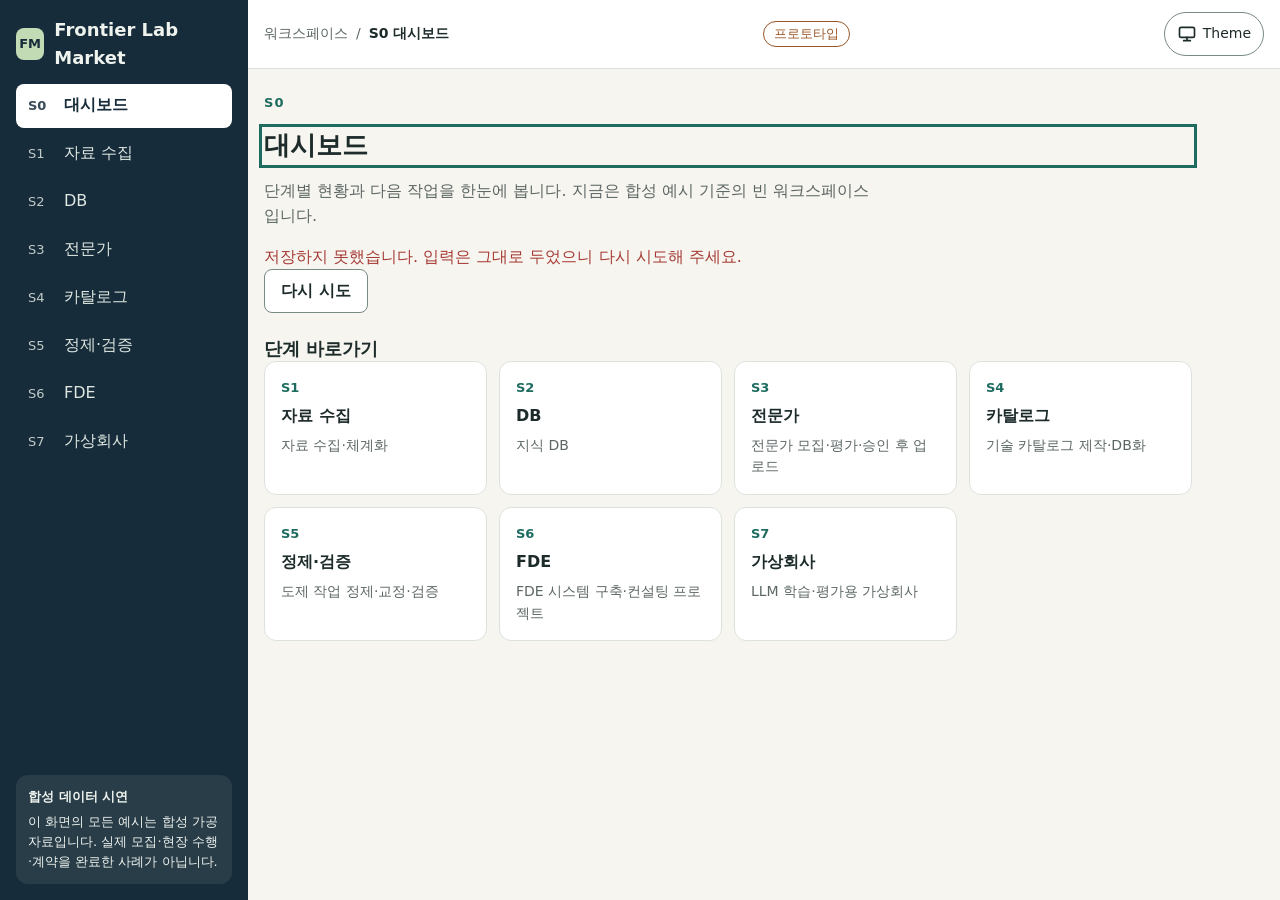
==== commit 961b014e: "chore(brand): rename service to Frontier Lab Market Co-Authored-By: Claude Opus 5.5 <noreply@anthrop" ====
--- a/static/index.html
+++ b/static/index.html
@@ -3,8 +3,8 @@
 <head>
   <meta charset="UTF-8">
   <meta name="viewport" content="width=device-width, initial-scale=1">
-  <meta name="description" content="도제 경험으로 쌓은 지식을 검증 가능한 AI 자산으로 연결하는 Frontier Market 작업 공간">
-  <title>Frontier Market</title>
+  <meta name="description" content="도제 경험으로 쌓은 지식을 검증 가능한 AI 자산으로 연결하는 Frontier Lab Market 작업 공간">
+  <title>Frontier Lab Market</title>
   <script>try{var t=localStorage.getItem("fm-theme");if(t==="light"||t==="dark")document.documentElement.setAttribute("data-theme",t)}catch(e){}</script>
   <link rel="stylesheet" href="/static/styles.css">
   <link rel="stylesheet" href="/static/ui-forms.css">
@@ -18,7 +18,7 @@
     <aside class="sidebar" id="sidebar" aria-label="주 탐색">
       <a class="brand" href="#dashboard">
         <span class="brand-mark" aria-hidden="true">FM</span>
-        <span>Frontier Market</span>
+        <span>Frontier Lab Market</span>
       </a>
       <button type="button" class="nav-toggle" id="nav-toggle" aria-controls="primary-nav" aria-expanded="false">단계 메뉴 열기</button>
       <nav id="primary-nav" aria-label="단계 탐색">
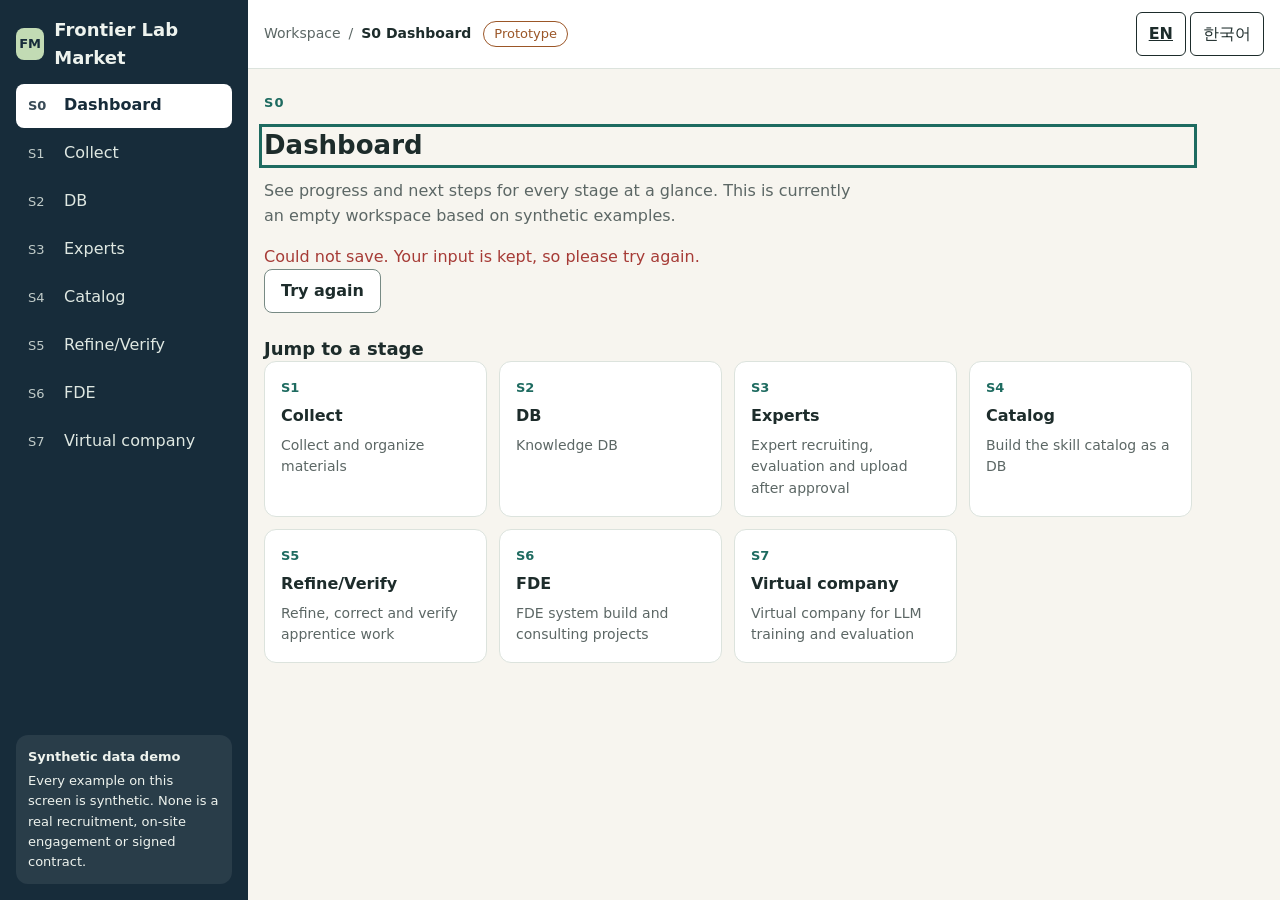
==== commit be95cf82: "feat(i18n): English-default UI with Korean switch and request-language API messages Add static/i18n." ====
--- a/static/index.html
+++ b/static/index.html
@@ -1,61 +1,61 @@
 <!doctype html>
-<html lang="ko">
+<html lang="en">
 <head>
   <meta charset="UTF-8">
   <meta name="viewport" content="width=device-width, initial-scale=1">
-  <meta name="description" content="도제 경험으로 쌓은 지식을 검증 가능한 AI 자산으로 연결하는 Frontier Lab Market 작업 공간">
+  <meta name="description" content="Frontier Lab Market workspace that turns apprenticeship knowledge into verifiable AI assets" data-i18n-attrs="content:html.meta_description">
   <title>Frontier Lab Market</title>
-  <script>try{var t=localStorage.getItem("fm-theme");if(t==="light"||t==="dark")document.documentElement.setAttribute("data-theme",t)}catch(e){}</script>
   <link rel="stylesheet" href="/static/styles.css">
   <link rel="stylesheet" href="/static/ui-forms.css">
   <link rel="stylesheet" href="/static/s2-records.css">
   <link rel="stylesheet" href="/static/collect.css">
   <link rel="stylesheet" href="/static/feedback.css">
+  <link rel="stylesheet" href="/static/i18n.css">
+  <script src="/static/i18n.js"></script>
 </head>
 <body>
-  <a class="skip-link" href="#main-content">본문으로 이동</a>
+  <a class="skip-link" href="#main-content" data-i18n="html.skip_to_main">Skip to main content</a>
   <div class="app-shell">
-    <aside class="sidebar" id="sidebar" aria-label="주 탐색">
+    <aside class="sidebar" id="sidebar" aria-label="Main navigation" data-i18n-attrs="aria-label:html.main_navigation">
       <a class="brand" href="#dashboard">
         <span class="brand-mark" aria-hidden="true">FM</span>
         <span>Frontier Lab Market</span>
       </a>
-      <button type="button" class="nav-toggle" id="nav-toggle" aria-controls="primary-nav" aria-expanded="false">단계 메뉴 열기</button>
-      <nav id="primary-nav" aria-label="단계 탐색">
+      <button type="button" class="nav-toggle" id="nav-toggle" aria-controls="primary-nav" aria-expanded="false" data-i18n="app.open_stage_menu">Open stage menu</button>
+      <nav id="primary-nav" aria-label="Stage navigation" data-i18n-attrs="aria-label:html.stage_navigation">
         <ul class="nav-list">
-          <li><a href="#dashboard" data-screen="dashboard"><span class="nav-code">S0</span><span>대시보드</span></a></li>
-          <li><a href="#s1" data-screen="s1"><span class="nav-code">S1</span><span>자료 수집</span></a></li>
-          <li><a href="#s2" data-screen="s2"><span class="nav-code">S2</span><span>DB</span></a></li>
-          <li><a href="#s3" data-screen="s3"><span class="nav-code">S3</span><span>전문가</span></a></li>
-          <li><a href="#s4" data-screen="s4"><span class="nav-code">S4</span><span>카탈로그</span></a></li>
-          <li><a href="#s5" data-screen="s5"><span class="nav-code">S5</span><span>정제·검증</span></a></li>
-          <li><a href="#s6" data-screen="s6"><span class="nav-code">S6</span><span>FDE</span></a></li>
-          <li><a href="#s7" data-screen="s7"><span class="nav-code">S7</span><span>가상회사</span></a></li>
+          <li><a href="#dashboard" data-screen="dashboard"><span class="nav-code">S0</span><span data-i18n="app.dashboard">Dashboard</span></a></li>
+          <li><a href="#s1" data-screen="s1"><span class="nav-code">S1</span><span data-i18n="app.collect">Collect</span></a></li>
+          <li><a href="#s2" data-screen="s2"><span class="nav-code">S2</span><span data-i18n="app.db">DB</span></a></li>
+          <li><a href="#s3" data-screen="s3"><span class="nav-code">S3</span><span data-i18n="app.experts">Experts</span></a></li>
+          <li><a href="#s4" data-screen="s4"><span class="nav-code">S4</span><span data-i18n="app.catalog">Catalog</span></a></li>
+          <li><a href="#s5" data-screen="s5"><span class="nav-code">S5</span><span data-i18n="app.refine_verify">Refine/Verify</span></a></li>
+          <li><a href="#s6" data-screen="s6"><span class="nav-code">S6</span><span data-i18n="app.fde">FDE</span></a></li>
+          <li><a href="#s7" data-screen="s7"><span class="nav-code">S7</span><span data-i18n="app.virtual_company">Virtual company</span></a></li>
         </ul>
       </nav>
       <div class="sidebar-note" role="note">
-        <strong>합성 데이터 시연</strong>
-        <p>이 화면의 모든 예시는 합성 가공 자료입니다. 실제 모집·현장 수행·계약을 완료한 사례가 아닙니다.</p>
+        <strong data-i18n="html.synthetic_demo_title">Synthetic data demo</strong>
+        <p data-i18n="html.synthetic_demo_body">Every example on this screen is synthetic. None is a real recruitment, on-site engagement or signed contract.</p>
       </div>
     </aside>
 
     <div class="main-shell">
       <header class="topbar">
-        <nav class="breadcrumbs" aria-label="현재 위치">
-          <span>워크스페이스</span>
+        <nav class="breadcrumbs" aria-label="Current location" data-i18n-attrs="aria-label:html.current_location">
+          <span data-i18n="html.workspace">Workspace</span>
           <span aria-hidden="true">/</span>
-          <strong id="breadcrumb-current" aria-current="page">S0 대시보드</strong>
+          <strong id="breadcrumb-current" aria-current="page">S0 Dashboard</strong>
         </nav>
-        <span class="env-badge">프로토타입</span>
-        <button type="button" class="theme-toggle" id="theme-toggle" aria-label="Toggle dark mode"><span class="theme-icon" aria-hidden="true"></span><span>Theme</span></button>
+        <span class="env-badge" data-i18n="html.prototype">Prototype</span>
+        <div id="lang-switch"></div>
       </header>
       <main id="main-content" tabindex="-1">
-        <noscript><p class="empty-state">이 화면은 JavaScript가 켜져 있어야 단계별 내용을 표시합니다.</p></noscript>
+        <noscript><p class="empty-state" data-i18n="html.noscript">This screen needs JavaScript enabled to show the stage content.</p></noscript>
       </main>
     </div>
   </div>
   <div id="dialog-root"></div>
-  <script src="/static/theme.js" defer></script>
   <script src="/static/demo.js" defer></script>
   <script src="/static/app.js" defer></script>
   <script src="/static/collect.js" defer></script>
--- a/static/i18n.css
+++ b/static/i18n.css
@@ -0,0 +1,9 @@
+/* Language switch (EN | 한국어) in the header. Minimal on purpose; theme colors come from the shared stylesheet. */
+.lang-switch { display: inline-flex; gap: 4px; align-items: center; margin-left: auto; }
+.lang-btn {
+  min-width: 44px; min-height: 44px; padding: 0 12px;
+  border: 1px solid currentColor; border-radius: 6px;
+  background: transparent; color: inherit; font: inherit; cursor: pointer;
+}
+.lang-btn[aria-pressed="true"] { font-weight: 700; text-decoration: underline; }
+.lang-btn:focus-visible { outline: 3px solid currentColor; outline-offset: 2px; }
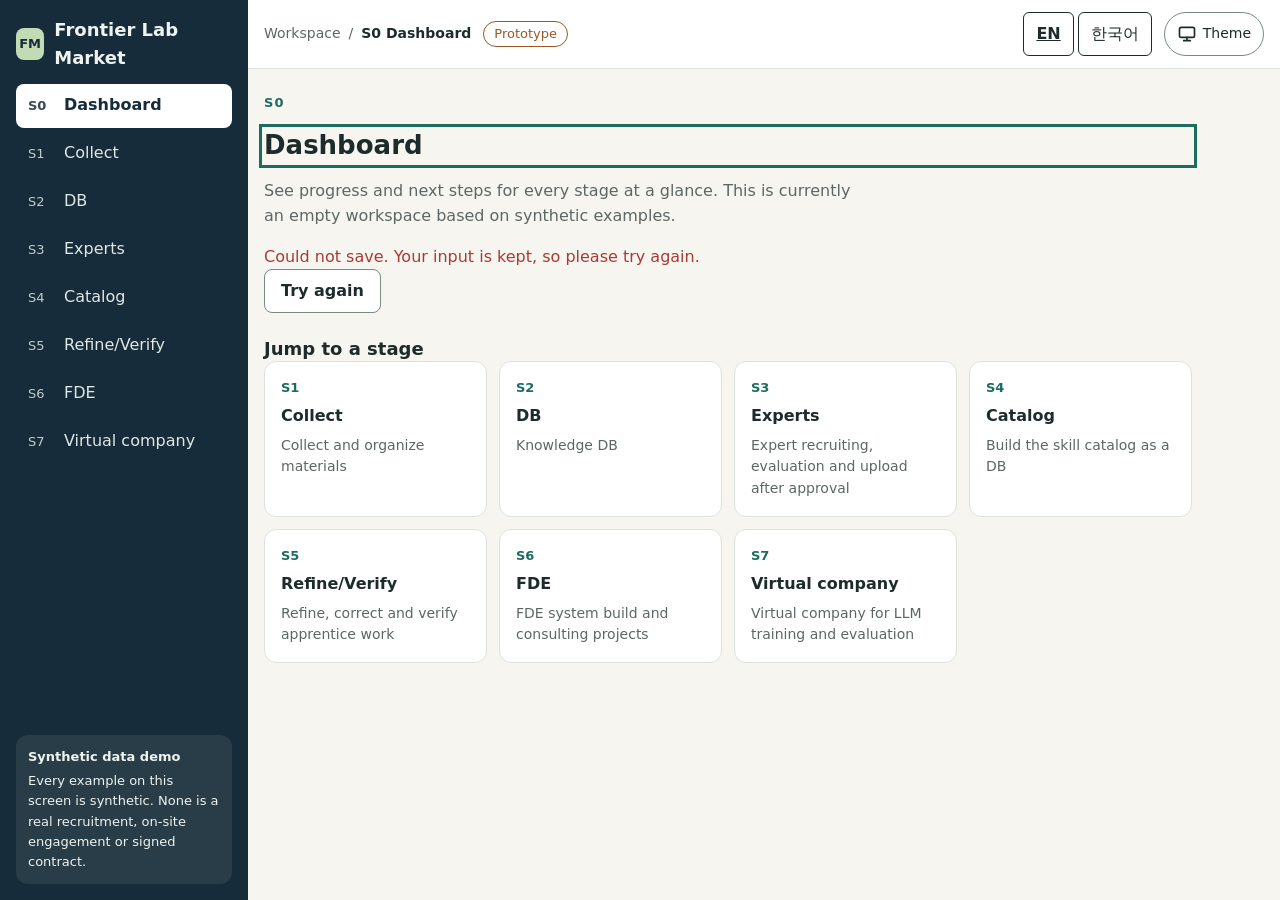
==== commit cd48dd71: "Merge branch 'i18n': EN default + KO UI and messages (STORY 14.1) Co-Authored-By: Claude Opus 5.5 <n" ====
--- a/static/index.html
+++ b/static/index.html
@@ -5,6 +5,7 @@
   <meta name="viewport" content="width=device-width, initial-scale=1">
   <meta name="description" content="Frontier Lab Market workspace that turns apprenticeship knowledge into verifiable AI assets" data-i18n-attrs="content:html.meta_description">
   <title>Frontier Lab Market</title>
+  <script>try{var t=localStorage.getItem("fm-theme");if(t==="light"||t==="dark")document.documentElement.setAttribute("data-theme",t)}catch(e){}</script>
   <link rel="stylesheet" href="/static/styles.css">
   <link rel="stylesheet" href="/static/ui-forms.css">
   <link rel="stylesheet" href="/static/s2-records.css">
@@ -49,6 +50,7 @@
         </nav>
         <span class="env-badge" data-i18n="html.prototype">Prototype</span>
         <div id="lang-switch"></div>
+        <button type="button" class="theme-toggle" id="theme-toggle" aria-label="Toggle dark mode"><span class="theme-icon" aria-hidden="true"></span><span>Theme</span></button>
       </header>
       <main id="main-content" tabindex="-1">
         <noscript><p class="empty-state" data-i18n="html.noscript">This screen needs JavaScript enabled to show the stage content.</p></noscript>
@@ -56,6 +58,7 @@
     </div>
   </div>
   <div id="dialog-root"></div>
+  <script src="/static/theme.js" defer></script>
   <script src="/static/demo.js" defer></script>
   <script src="/static/app.js" defer></script>
   <script src="/static/collect.js" defer></script>
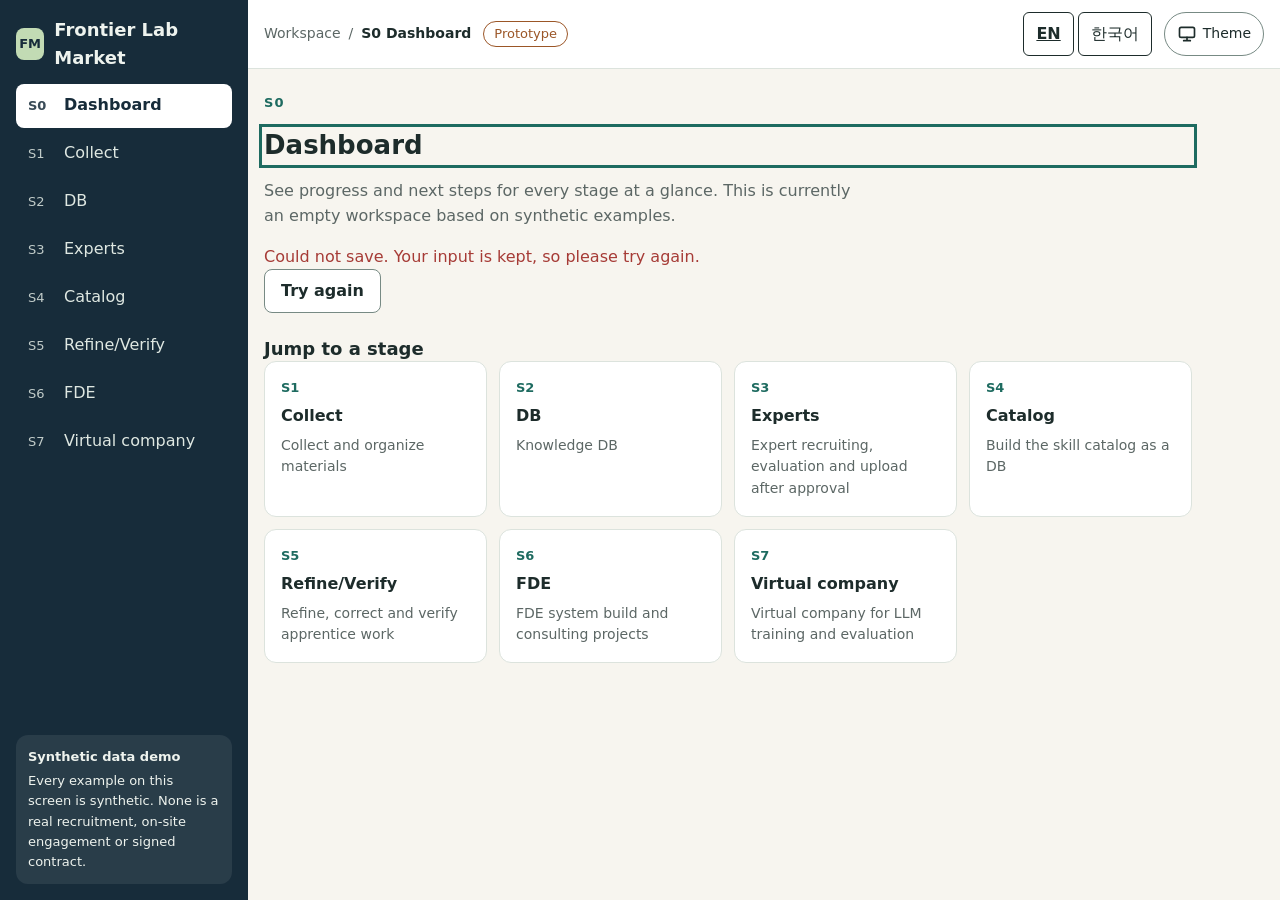
==== commit 4f9876c7: "fix(i18n): translate theme toggle label Co-Authored-By: Claude Opus 5.5 <noreply@anthropic.com>" ====
--- a/static/index.html
+++ b/static/index.html
@@ -50,7 +50,7 @@
         </nav>
         <span class="env-badge" data-i18n="html.prototype">Prototype</span>
         <div id="lang-switch"></div>
-        <button type="button" class="theme-toggle" id="theme-toggle" aria-label="Toggle dark mode"><span class="theme-icon" aria-hidden="true"></span><span>Theme</span></button>
+        <button type="button" class="theme-toggle" id="theme-toggle" aria-label="Toggle dark mode" data-i18n-attrs="aria-label:html.theme_toggle"><span class="theme-icon" aria-hidden="true"></span><span data-i18n="html.theme">Theme</span></button>
       </header>
       <main id="main-content" tabindex="-1">
         <noscript><p class="empty-state" data-i18n="html.noscript">This screen needs JavaScript enabled to show the stage content.</p></noscript>
